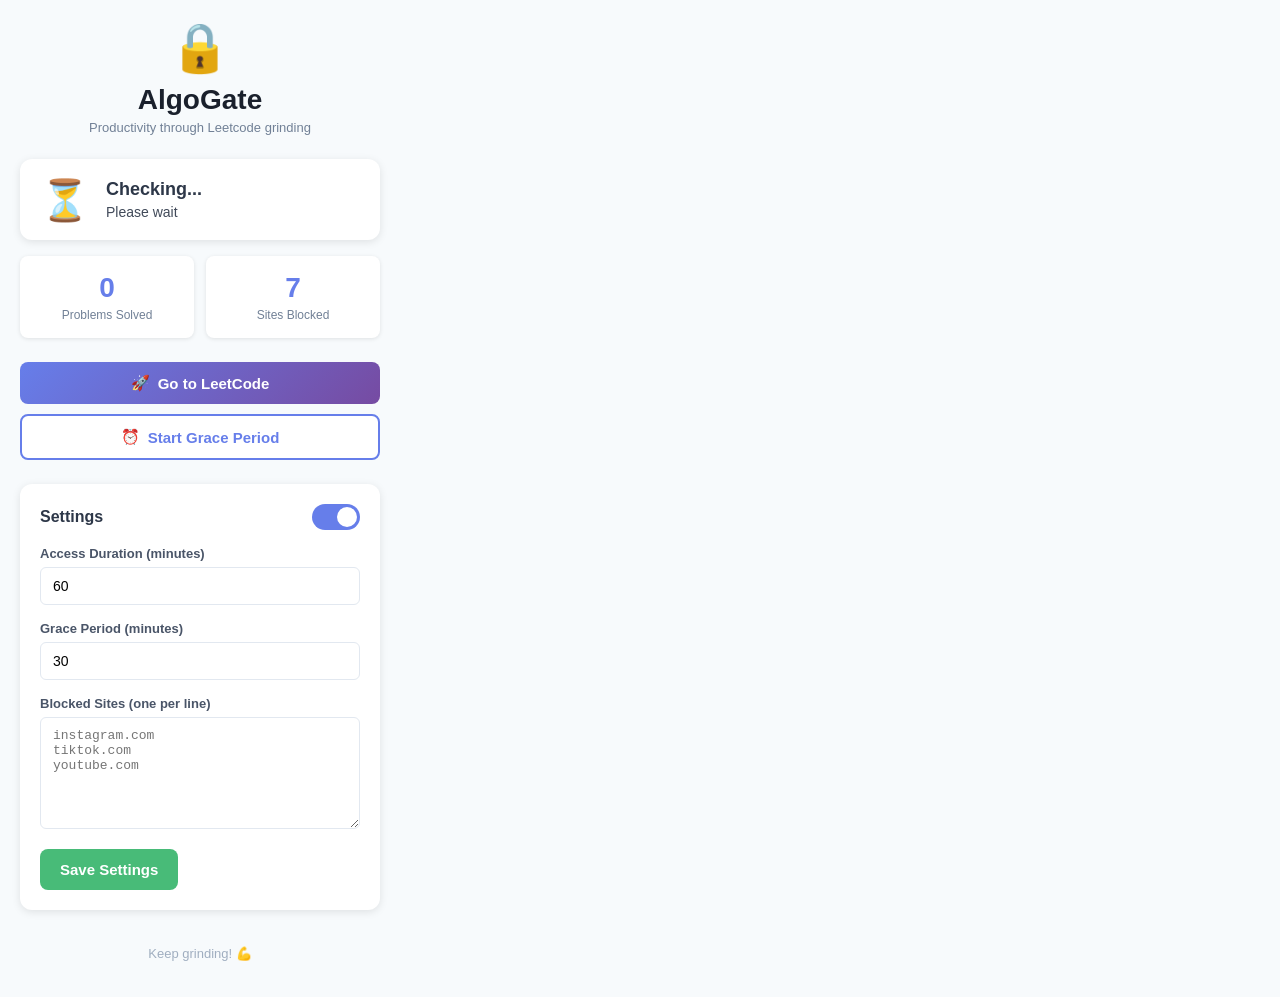
==== popup.html @ 78312def "Add AlgoGate browser extension core implementation Co-authored-by: pieberrykinnie <87658947+pieberry" ====
<!DOCTYPE html>
<html lang="en">
<head>
  <meta charset="UTF-8">
  <meta name="viewport" content="width=device-width, initial-scale=1.0">
  <title>AlgoGate</title>
  <link rel="stylesheet" href="popup.css">
</head>
<body>
  <div class="container">
    <div class="header">
      <div class="header-icon">🔒</div>
      <h1>AlgoGate</h1>
      <p class="tagline">Productivity through Leetcode grinding</p>
    </div>
    
    <div class="status-section">
      <div class="status-card" id="access-status">
        <div class="status-icon" id="status-icon">⏳</div>
        <div class="status-text">
          <div class="status-title" id="status-title">Checking...</div>
          <div class="status-subtitle" id="status-subtitle">Please wait</div>
        </div>
      </div>
      
      <div class="stats-grid">
        <div class="stat-item">
          <div class="stat-value" id="problems-solved">0</div>
          <div class="stat-label">Problems Solved</div>
        </div>
        <div class="stat-item">
          <div class="stat-value" id="blocked-sites">7</div>
          <div class="stat-label">Sites Blocked</div>
        </div>
      </div>
    </div>
    
    <div class="actions-section">
      <button class="btn btn-primary" id="goto-leetcode">
        <span>🚀</span>
        Go to LeetCode
      </button>
      
      <button class="btn btn-secondary" id="grace-period">
        <span>⏰</span>
        Start Grace Period
      </button>
    </div>
    
    <div class="settings-section">
      <div class="section-header">
        <h2>Settings</h2>
        <label class="toggle">
          <input type="checkbox" id="enable-toggle" checked>
          <span class="toggle-slider"></span>
        </label>
      </div>
      
      <div class="setting-item">
        <label for="access-duration">Access Duration (minutes)</label>
        <input type="number" id="access-duration" min="15" max="480" value="60">
      </div>
      
      <div class="setting-item">
        <label for="grace-period-duration">Grace Period (minutes)</label>
        <input type="number" id="grace-period-duration" min="5" max="120" value="30">
      </div>
      
      <div class="setting-item">
        <label for="blocked-sites-list">Blocked Sites (one per line)</label>
        <textarea id="blocked-sites-list" rows="6" placeholder="instagram.com&#10;tiktok.com&#10;youtube.com"></textarea>
      </div>
      
      <button class="btn btn-save" id="save-settings">Save Settings</button>
    </div>
    
    <div class="last-solved" id="last-solved-section" style="display: none;">
      <div class="section-header">
        <h2>Last Solved Problem</h2>
      </div>
      <div class="problem-card">
        <div class="problem-title" id="last-problem-title">-</div>
        <div class="problem-meta">
          <span id="last-problem-difficulty">-</span>
          <span id="last-problem-time">-</span>
        </div>
      </div>
    </div>
    
    <div class="footer">
      <p>Keep grinding! 💪</p>
    </div>
  </div>
  
  <script src="popup.js"></script>
</body>
</html>
---- popup.css ----
/* Popup CSS for AlgoGate */

* {
  margin: 0;
  padding: 0;
  box-sizing: border-box;
}

body {
  width: 400px;
  min-height: 500px;
  font-family: -apple-system, BlinkMacSystemFont, 'Segoe UI', Roboto, Oxygen, Ubuntu, Cantarell, sans-serif;
  background: #f7fafc;
  color: #2d3748;
}

.container {
  padding: 20px;
}

.header {
  text-align: center;
  margin-bottom: 24px;
}

.header-icon {
  font-size: 48px;
  margin-bottom: 8px;
}

h1 {
  font-size: 28px;
  font-weight: 700;
  color: #1a202c;
  margin-bottom: 4px;
}

.tagline {
  font-size: 13px;
  color: #718096;
}

h2 {
  font-size: 16px;
  font-weight: 600;
  color: #2d3748;
}

.status-section {
  margin-bottom: 24px;
}

.status-card {
  background: white;
  border-radius: 12px;
  padding: 20px;
  display: flex;
  align-items: center;
  gap: 16px;
  margin-bottom: 16px;
  box-shadow: 0 2px 8px rgba(0, 0, 0, 0.1);
  transition: all 0.3s;
}

.status-card.status-granted {
  background: linear-gradient(135deg, #48bb78 0%, #38a169 100%);
  color: white;
}

.status-card.status-blocked {
  background: linear-gradient(135deg, #f56565 0%, #e53e3e 100%);
  color: white;
}

.status-card.status-disabled {
  background: linear-gradient(135deg, #a0aec0 0%, #718096 100%);
  color: white;
}

.status-icon {
  font-size: 40px;
  line-height: 1;
}

.status-text {
  flex: 1;
}

.status-title {
  font-size: 18px;
  font-weight: 600;
  margin-bottom: 4px;
}

.status-subtitle {
  font-size: 14px;
  opacity: 0.9;
}

.stats-grid {
  display: grid;
  grid-template-columns: 1fr 1fr;
  gap: 12px;
}

.stat-item {
  background: white;
  border-radius: 8px;
  padding: 16px;
  text-align: center;
  box-shadow: 0 1px 4px rgba(0, 0, 0, 0.1);
}

.stat-value {
  font-size: 28px;
  font-weight: 700;
  color: #667eea;
  margin-bottom: 4px;
}

.stat-label {
  font-size: 12px;
  color: #718096;
  font-weight: 500;
}

.actions-section {
  display: flex;
  flex-direction: column;
  gap: 10px;
  margin-bottom: 24px;
}

.btn {
  border: none;
  border-radius: 8px;
  padding: 12px 20px;
  font-size: 15px;
  font-weight: 600;
  cursor: pointer;
  transition: all 0.2s;
  display: flex;
  align-items: center;
  justify-content: center;
  gap: 8px;
}

.btn:hover {
  transform: translateY(-2px);
  box-shadow: 0 4px 12px rgba(0, 0, 0, 0.15);
}

.btn:active {
  transform: translateY(0);
}

.btn-primary {
  background: linear-gradient(135deg, #667eea 0%, #764ba2 100%);
  color: white;
}

.btn-secondary {
  background: white;
  color: #667eea;
  border: 2px solid #667eea;
}

.btn-secondary:hover {
  background: #667eea;
  color: white;
}

.btn-save {
  background: #48bb78;
  color: white;
  margin-top: 12px;
}

.settings-section {
  background: white;
  border-radius: 12px;
  padding: 20px;
  margin-bottom: 20px;
  box-shadow: 0 2px 8px rgba(0, 0, 0, 0.1);
}

.section-header {
  display: flex;
  justify-content: space-between;
  align-items: center;
  margin-bottom: 16px;
}

.setting-item {
  margin-bottom: 16px;
}

.setting-item label {
  display: block;
  font-size: 13px;
  font-weight: 600;
  color: #4a5568;
  margin-bottom: 6px;
}

.setting-item input[type="number"],
.setting-item textarea {
  width: 100%;
  padding: 10px 12px;
  border: 1.5px solid #e2e8f0;
  border-radius: 6px;
  font-size: 14px;
  font-family: inherit;
  transition: border-color 0.2s;
}

.setting-item input[type="number"]:focus,
.setting-item textarea:focus {
  outline: none;
  border-color: #667eea;
}

.setting-item textarea {
  resize: vertical;
  font-family: 'Courier New', monospace;
  font-size: 13px;
}

/* Toggle Switch */
.toggle {
  position: relative;
  display: inline-block;
  width: 48px;
  height: 26px;
}

.toggle input {
  opacity: 0;
  width: 0;
  height: 0;
}

.toggle-slider {
  position: absolute;
  cursor: pointer;
  top: 0;
  left: 0;
  right: 0;
  bottom: 0;
  background-color: #cbd5e0;
  transition: 0.3s;
  border-radius: 34px;
}

.toggle-slider:before {
  position: absolute;
  content: "";
  height: 20px;
  width: 20px;
  left: 3px;
  bottom: 3px;
  background-color: white;
  transition: 0.3s;
  border-radius: 50%;
}

.toggle input:checked + .toggle-slider {
  background-color: #667eea;
}

.toggle input:checked + .toggle-slider:before {
  transform: translateX(22px);
}

/* Last solved section */
.last-solved {
  background: white;
  border-radius: 12px;
  padding: 20px;
  margin-bottom: 20px;
  box-shadow: 0 2px 8px rgba(0, 0, 0, 0.1);
}

.problem-card {
  background: #f7fafc;
  border-radius: 8px;
  padding: 16px;
  margin-top: 12px;
}

.problem-title {
  font-size: 15px;
  font-weight: 600;
  color: #2d3748;
  margin-bottom: 8px;
}

.problem-meta {
  display: flex;
  gap: 12px;
  font-size: 13px;
  color: #718096;
}

/* Footer */
.footer {
  text-align: center;
  padding: 16px 0;
  color: #a0aec0;
  font-size: 13px;
}

/* Animations */
@keyframes slideIn {
  from {
    transform: translateY(-20px);
    opacity: 0;
  }
  to {
    transform: translateY(0);
    opacity: 1;
  }
}
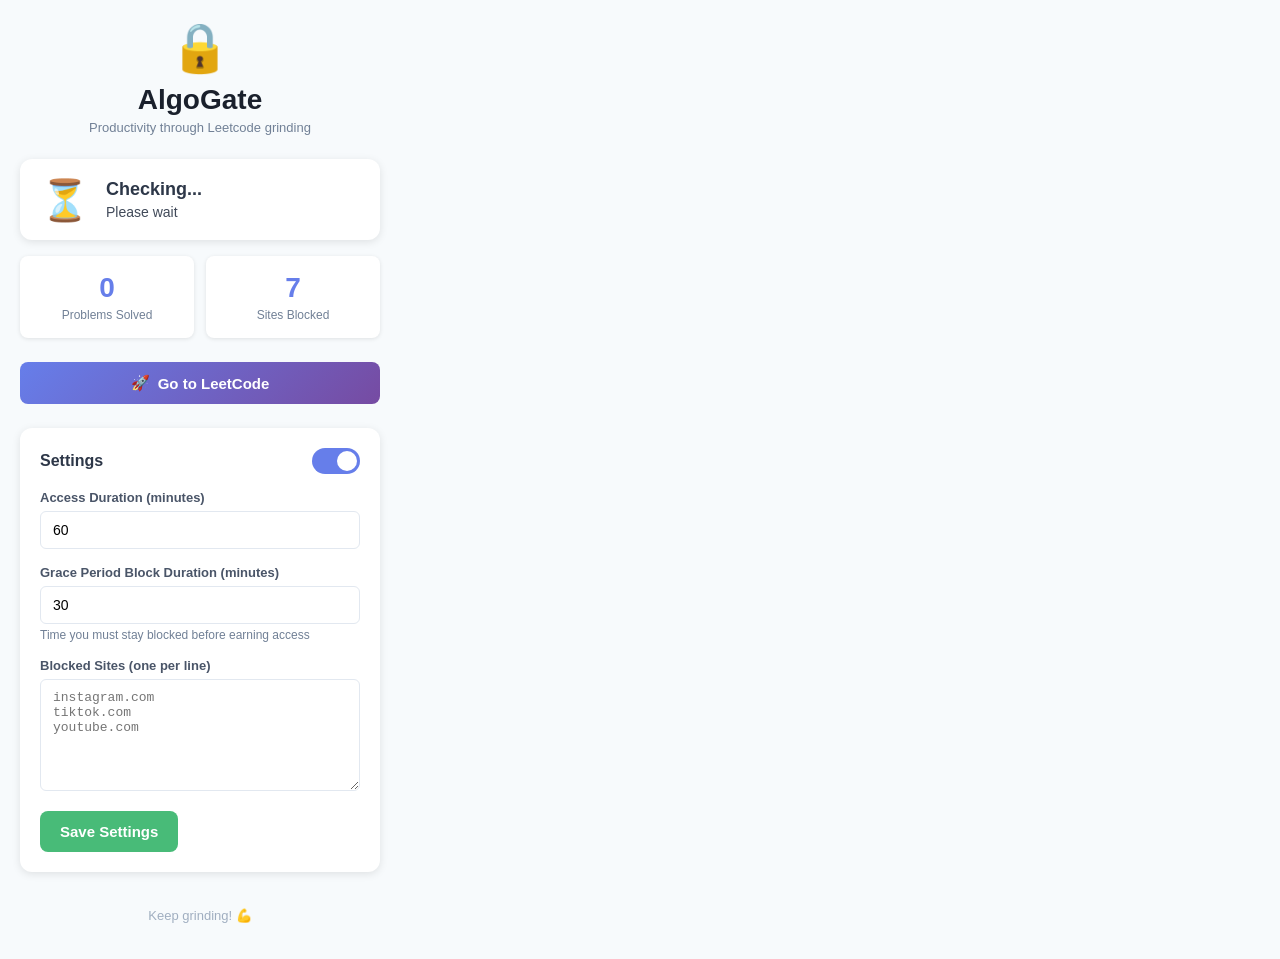
==== commit b49a4fcf: "Fix LeetCode detection false positives and implement blocking grace period - Improved LeetCode detec" ====
--- a/popup.html
+++ b/popup.html
@@ -40,11 +40,6 @@
         <span>🚀</span>
         Go to LeetCode
       </button>
-      
-      <button class="btn btn-secondary" id="grace-period">
-        <span>⏰</span>
-        Start Grace Period
-      </button>
     </div>
     
     <div class="settings-section">
@@ -62,8 +57,11 @@
       </div>
       
       <div class="setting-item">
-        <label for="grace-period-duration">Grace Period (minutes)</label>
+        <label for="grace-period-duration">Grace Period Block Duration (minutes)</label>
         <input type="number" id="grace-period-duration" min="5" max="120" value="30">
+        <div style="font-size: 12px; color: #718096; margin-top: 4px;">
+          Time you must stay blocked before earning access
+        </div>
       </div>
       
       <div class="setting-item">
